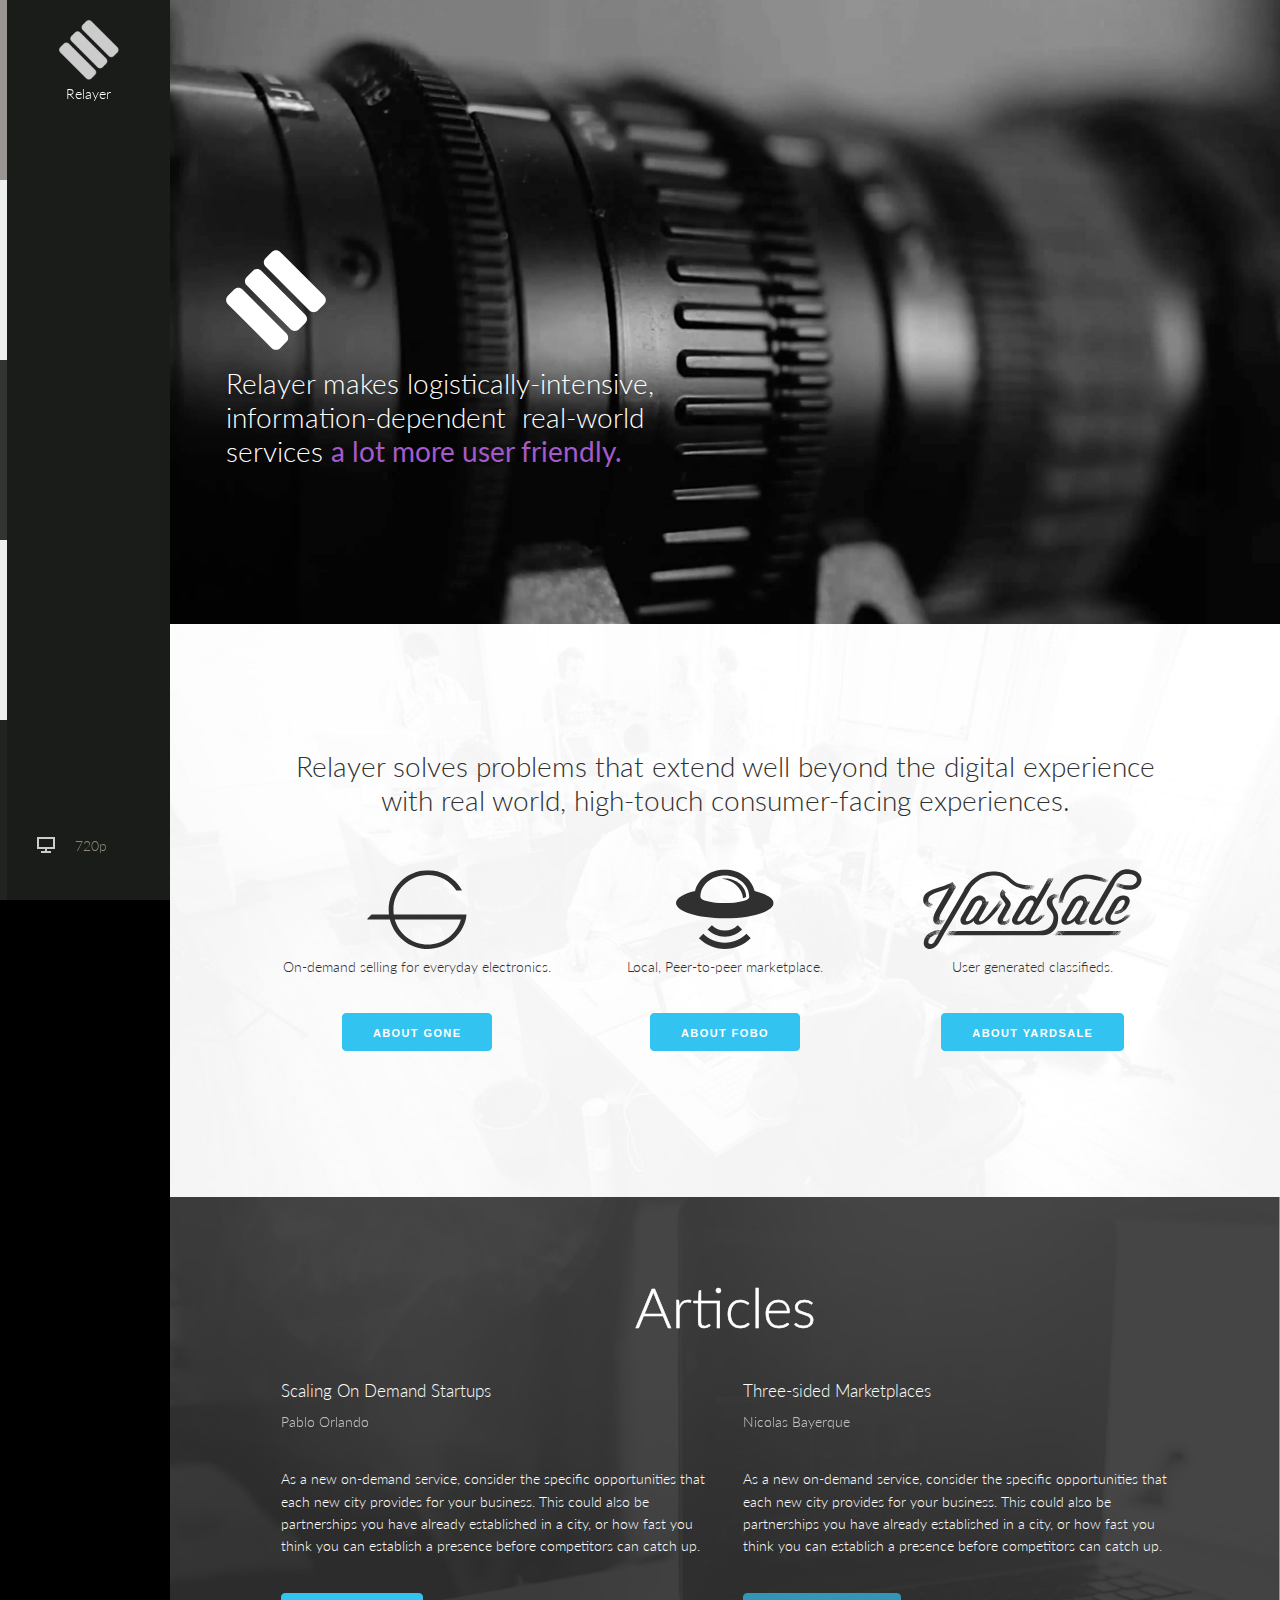
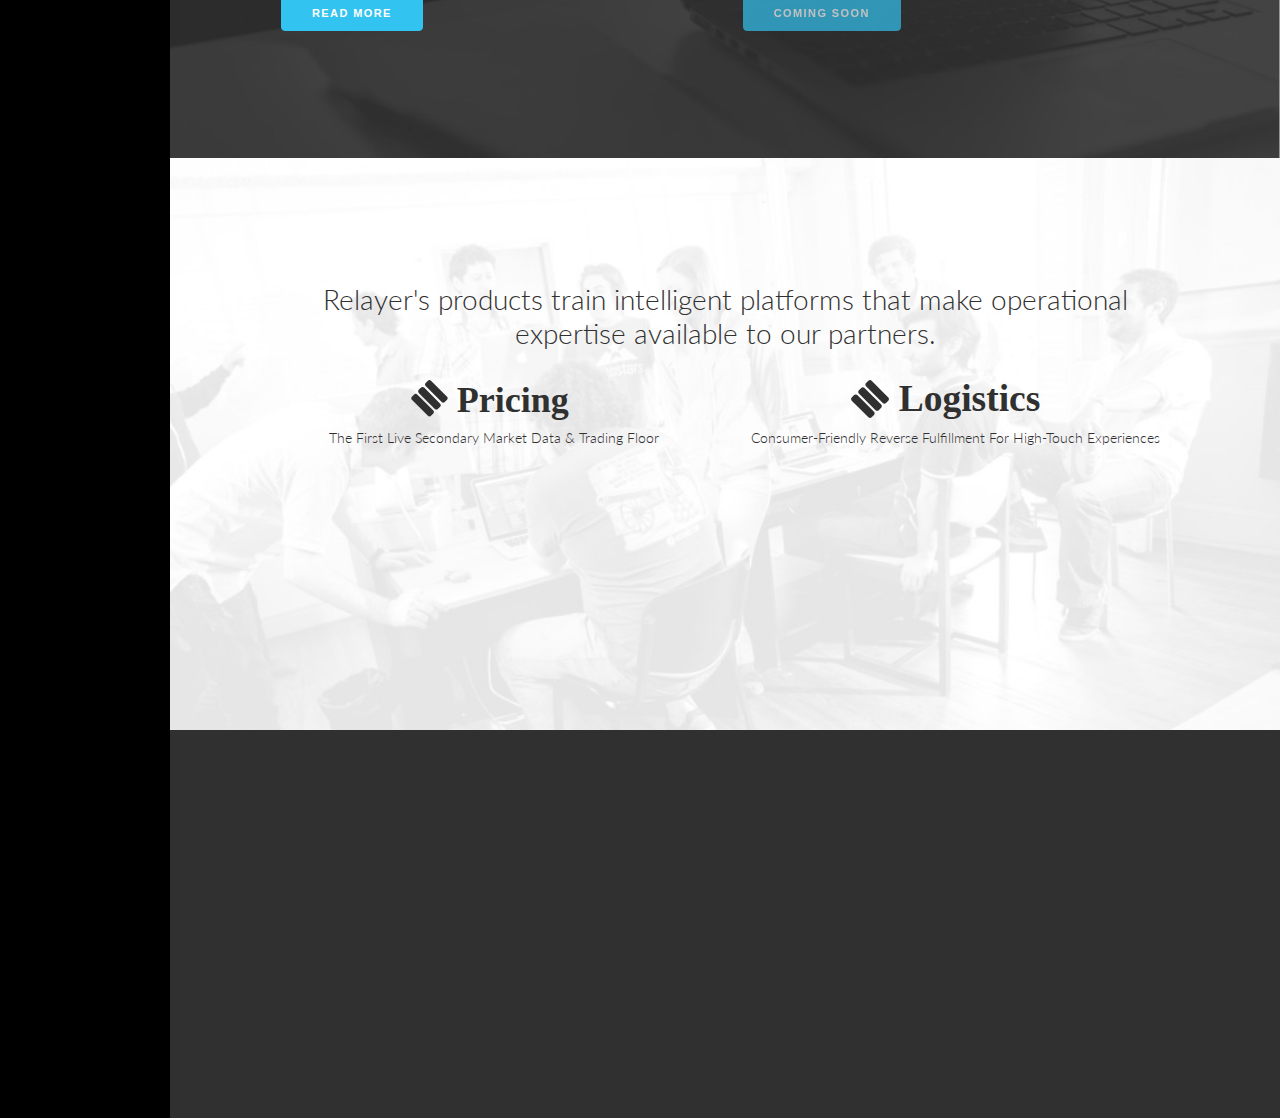
==== index.html @ 7db3dd64 "first commit" ====
<!DOCTYPE html PUBLIC "-//W3C//DTD XHTML 1.0 Strict//EN" "http://www.w3.org/TR/xhtml1/DTD/xhtml1-strict.dtd">
<html xmlns="http://www.w3.org/1999/xhtml">
	<head>
		<meta http-equiv="X-UA-Compatible" content="IE=Edge"/> 
		<meta http-equiv="Content-Type" content="text/html; charset=utf-8" />

		<title>Relayer - Home</title>
		<link href='https://fonts.googleapis.com/css?family=Lato:300,100' rel='stylesheet' type='text/css' />
		<link type="text/css" rel="stylesheet" media="all" href="./global.css" />
		<link rel="apple-touch-icon" sizes="57x57" href="/apple-icon-57x57.png">
		<link rel="apple-touch-icon" sizes="60x60" href=".//favicon/apple-icon-60x60.png">
		<link rel="apple-touch-icon" sizes="72x72" href=".//favicon/apple-icon-72x72.png">
		<link rel="apple-touch-icon" sizes="76x76" href=".//favicon/apple-icon-76x76.png">
		<link rel="apple-touch-icon" sizes="114x114" href=".//favicon/apple-icon-114x114.png">
		<link rel="apple-touch-icon" sizes="120x120" href=".//favicon/apple-icon-120x120.png">
		<link rel="apple-touch-icon" sizes="144x144" href=".//favicon/apple-icon-144x144.png">
		<link rel="apple-touch-icon" sizes="152x152" href=".//favicon/apple-icon-152x152.png">
		<link rel="apple-touch-icon" sizes="180x180" href=".//favicon/apple-icon-180x180.png">
		<link rel="icon" type="image/png" sizes="192x192"  href=".//favicon/android-icon-192x192.png">
		<link rel="icon" type="image/png" sizes="32x32" href=".//favicon/favicon-32x32.png">
		<link rel="icon" type="image/png" sizes="96x96" href=".//favicon/favicon-96x96.png">
		<link rel="icon" type="image/png" sizes="16x16" href=".//favicon/favicon-16x16.png">
		<link rel="manifest" href=".//favicon/manifest.json">
		<meta name="msapplication-TileColor" content="#ffffff">
		<meta name="msapplication-TileImage" content=".//favicon/ms-icon-144x144.png">
		<meta name="theme-color" content="#ffffff">
		<script src="./json.js"></script>
		<script src="https://ajax.googleapis.com/ajax/libs/jquery/1.11.3/jquery.min.js"></script>
		<script src="./cookie.js"></script>
		<script src="./global.js"></script>
	</head>
<body data-resolution="3840 2560 1920 1280 1024 640" data-respath="home/">
	
<ol id="marker">
</ol>

<div id="sidebar">
	<div class="foreground">
		<div id="profile">
			<div class="profile-icon relayer-icon icon"></div>
			<!-- <object data="img/relayer-logo.svg" type="" style="width: 60px;">
				          <img alt="" src="img/relayer-logo.png">
				        </object> -->
		</div>
		<div class="text-center">
			<h1>Relayer</h1>
		</div>

	</div>
	
	<ul id="control">
	<li><a href="#" id="resbutton"><span class="monitor icon"></span><span class="restext"></span></a></li>
	</ul>
			
	<div class="background"></div>
</div>

<div id="resolution">
</div>


<div id="main">
	<div class="slide" style="color: #ffffff; background-color: #242824" data-type="video" data-width="45" data-height="" data-imagewidth="1920" data-imageheight="1080" data-textcolor="#ffffff" data-color1="#070807" data-color2="#242824" data-color3="#384237" data-color4="#585A55" data-color5="#887774" data-color6="#908877" data-color7="#9A9592" data-videoformats="h264 vp8" data-polygon=''> <a name="1" class="internal"></a> <div class="post" style="top: 40%; left: 5%; width: 40%; height: 30%"> <div class="content"> <object data="img/relayer-logo.svg" type="" style="width: 100px;">
				          <img alt="" src="img/relayer-logo.png">
				        </object><h2>Relayer makes logistically-intensive, information-dependent  real-world services <span class="purple"><strong>a lot more user friendly.</strong></span></h2> </div> </div> <img class="image blank" src="//:0" width="1920" height="1080" data-url="products" /> </div> 


				        <div class="slide" style="color: #303030; background-color: #FFFFFF" data-type="image" data-width="" data-height="" data-imagewidth="1024" data-imageheight="528" data-textcolor="#303030" data-color1="#EEEEEE" data-color2="#FFFFFF" data-color3="" data-color4="" data-color5="" data-color6="" data-color7="" data-videoformats="h264 vp8" data-polygon=''> <a name="2" class="internal"></a> 
					        <div class="post" style="top: 20%;"> 
					        	<div class="content"> 
					        		<div class="container centered">
										<div class="row">
											<div class="twelve columns centered add-bottom">
												<h2>Relayer solves problems that extend well beyond the digital experience with real world, high-touch consumer-facing experiences.</h2>
											</div>
										</div>
										<br />
										<div class="row">
											<div class="four columns centered">
												<object data="img/gone-logo.svg" type="" style="height: 80px;">
											        <img alt="" src="img/gone-logo.png">
											    </object>
											    <p>On-demand selling for everyday electronics.</p>
											    <a href="http://thegoneapp.com/" target="_blank"><button class="button-primary">About Gone</button></a>
											</div>
											<div class="four columns centered">
												<object data="img/fobo.svg" type="" style="height: 80px;">
											        <img alt="" src="img/fobo.png">
											    </object>
											    <p>Local, Peer-to-peer marketplace.</p>
											    <a href="./fobo"><button class="button-primary">About FOBO</button></a>
											</div>
											<div class="four columns centered">
												<object data="img/yardsale.svg" type="" style="height: 80px;">
											        <img alt="" src="img/yardsale.png">
											    </object>
											    <p>User generated classifieds.</p>
											    <a href="http://www.wired.com/2012/06/yardsale-app/" target="_blank"><button class="button-primary">About Yardsale</button></a>
											</div>
										</div>
									</div>
					        	</div> 
					        </div> 
				        <img class="image blank" src="//:0" width="1024" height="528" data-url="directory" /> 
				    	</div> 

				    	<div class="slide" style="color: #ffffff; background-color: #444444FF" data-type="image" data-width="" data-height="" data-imagewidth="1280" data-imageheight="647" data-textcolor="#ffffff" data-color1="#333333FF" data-color2="#444444FF" data-color3="#555555FF" data-color4="" data-color5="" data-color6="" data-color7="" data-videoformats="h264 vp8" data-polygon=''> <a name="3" class="internal"></a> 
					    	<div class="post" style="top: 10%;"> 
				    			<div class="content"> 
				    				<div class="container centered">
										<div class="row">
											<div class="twelve columns centered add-bottom">
												<h1>Articles</h1>
											</div>
										</div>
										<div class="row">
											<div class="six columns text-left">
											    <h3>Scaling On Demand Startups</h3>
											    <p><span class="opacity">Pablo Orlando</span></p>
											    <p>As a new on-demand service, consider the specific opportunities that each new city provides for your business. This could also be partnerships you have already established in a city, or how fast you think you can establish a presence before competitors can catch up.</p>
											    <a href="http://readwrite.com/2015/09/04/on-demand-city-expansion" target="_blank"><button class="button-primary">Read More</button></a>
											</div>
											<div class="six columns text-left">
												<h3>Three-sided Marketplaces</h3>
											    <p><span class="opacity">Nicolas Bayerque</span></p>
											    <p>As a new on-demand service, consider the specific opportunities that each new city provides for your business. This could also be partnerships you have already established in a city, or how fast you think you can establish a presence before competitors can catch up.</p>
											    <button class="button-primary opacity">Coming Soon</button>
											</div>
										</div>
									</div>
				    			</div> 
				    		</div> 
					    	<img class="image blank" src="//:0" width="1280" height="647" data-url="links" /> 
					    	</div>


				    	<div class="slide" style="color: #303030; background-color: #FFFFFFFF" data-type="image" data-width="" data-height="" data-imagewidth="1024" data-imageheight="528" data-textcolor="#303030" data-color1="#EEEEEEFF" data-color2="#FFFFFFFF" data-color3="" data-color4="" data-color5="" data-color6="" data-color7="" data-videoformats="h264 vp8" data-polygon=''> <a name="4" class="internal"></a> 
				    		<div class="post" style="top: 20%;"> 
				    			<div class="content"> 
				    				<div class="container centered">
										<div class="row">
											<div class="twelve columns centered add-bottom">
												<h2>Relayer's products train intelligent platforms that make operational expertise available to our partners. </h2>
											</div>
										</div>
										<div class="row">
											<div class="six columns centered">
												<object data="img/relayer-pricing.svg" type="" style="height: 40px;">
											        <img alt="" src="img/relayer-pricing.png">
											    </object>
											    <p>The First Live Secondary Market Data & Trading Floor</p>
											</div>
											<div class="six columns centered">
												<object data="img/relayer-logistics.svg" type="" style="height: 40px;">
											        <img alt="" src="img/relayer-logistics.png">
											    </object>
											    <p>Consumer-Friendly Reverse Fulfillment For High-Touch Experiences</p>
											</div>
										</div>
									</div>
				    			</div> 
				    		</div> 
				    		<img class="image blank" src="//:0" width="1024" height="528" data-url="apis" /> 
				    	</div> 

				    	<div class="slide" style="color: #ffffff; background-color: #333333" data-type="video" data-width="" data-height="" data-imagewidth="2560" data-imageheight="894" data-textcolor="#ffffff" data-color1="#222222" data-color2="#333333" data-color3="#444444" data-color4="#555555" data-color5="#666666" data-color6="#777777" data-color7="" data-videoformats="h264 vp8" data-polygon=''> <a name="5" class="internal"></a> <div class="post" style="top: 70%; left: 20%; width: 60%; height: 30%"> <div class="content"> </div> </div> <img class="image blank" src="//:0" width="2560" height="894" data-url="relayer" /> </div> 
	
	<div id="comments">
	<div id="disqus_thread"></div>
	</div>
	
	<script type="text/javascript">
		var disqus_shortname = '';
		var disqus_identifier = 'home';
		
		if(disqus_shortname){
			(function() {
				var dsq = document.createElement('script'); dsq.type = 'text/javascript'; dsq.async = true;
				dsq.src = '//' + disqus_shortname + '.disqus.com/embed.js';
				(document.getElementsByTagName('head')[0] || document.getElementsByTagName('body')[0]).appendChild(dsq);
			})();
		}
	</script>
</div>

</body>
</html>
---- global.css ----
/*
* Skeleton V2.0.4
* Copyright 2014, Dave Gamache
* www.getskeleton.com
* Free to use under the MIT license.
* http://www.opensource.org/licenses/mit-license.php
* 12/29/2014
*/


/* Table of contents
––––––––––––––––––––––––––––––––––––––––––––––––––
- Grid
- Base Styles
- Typography
- Links
- Buttons
- Forms
- Lists
- Code
- Tables
- Spacing
- Utilities
- Clearing
- Media Queries
*/


/* Grid
–––––––––––––––––––––––––––––––––––––––––––––––––– */
.container {
  position: relative;
  width: 100%;
  max-width: 960px;
  margin: 0 auto;
  padding: 0 20px;
  box-sizing: border-box; }
.column,
.columns {
  width: 100%;
  float: left;
  box-sizing: border-box; }

/* For devices larger than 400px */
@media (min-width: 400px) {
  .container {
    width: 85%;
    padding: 0; }
}

/* For devices larger than 550px */
@media (min-width: 550px) {
  .container {
    width: 80%; }
  .column,
  .columns {
    margin-left: 4%; }
  .column:first-child,
  .columns:first-child {
    margin-left: 0; }

  .one.column,
  .one.columns                    { width: 4.66666666667%; }
  .two.columns                    { width: 13.3333333333%; }
  .three.columns                  { width: 22%;            }
  .four.columns                   { width: 30.6666666667%; }
  .five.columns                   { width: 39.3333333333%; }
  .six.columns                    { width: 48%;            }
  .seven.columns                  { width: 56.6666666667%; }
  .eight.columns                  { width: 65.3333333333%; }
  .nine.columns                   { width: 74.0%;          }
  .ten.columns                    { width: 82.6666666667%; }
  .eleven.columns                 { width: 91.3333333333%; }
  .twelve.columns                 { width: 100%; margin-left: 0; }

  .one-third.column               { width: 30.6666666667%; }
  .two-thirds.column              { width: 65.3333333333%; }

  .one-half.column                { width: 48%; }

  /* Offsets */
  .offset-by-one.column,
  .offset-by-one.columns          { margin-left: 8.66666666667%; }
  .offset-by-two.column,
  .offset-by-two.columns          { margin-left: 17.3333333333%; }
  .offset-by-three.column,
  .offset-by-three.columns        { margin-left: 26%;            }
  .offset-by-four.column,
  .offset-by-four.columns         { margin-left: 34.6666666667%; }
  .offset-by-five.column,
  .offset-by-five.columns         { margin-left: 43.3333333333%; }
  .offset-by-six.column,
  .offset-by-six.columns          { margin-left: 52%;            }
  .offset-by-seven.column,
  .offset-by-seven.columns        { margin-left: 60.6666666667%; }
  .offset-by-eight.column,
  .offset-by-eight.columns        { margin-left: 69.3333333333%; }
  .offset-by-nine.column,
  .offset-by-nine.columns         { margin-left: 78.0%;          }
  .offset-by-ten.column,
  .offset-by-ten.columns          { margin-left: 86.6666666667%; }
  .offset-by-eleven.column,
  .offset-by-eleven.columns       { margin-left: 95.3333333333%; }

  .offset-by-one-third.column,
  .offset-by-one-third.columns    { margin-left: 34.6666666667%; }
  .offset-by-two-thirds.column,
  .offset-by-two-thirds.columns   { margin-left: 69.3333333333%; }

  .offset-by-one-half.column,
  .offset-by-one-half.columns     { margin-left: 52%; }

}
.opacity {
  opacity: .7;
}
.centered {
	text-align: center;
}
.text-left {
  text-align: left;
}
.text-right {
  text-align: right;
}
.add-bottom {
	margin-bottom: 20px;
}
.spacing {
	height: 20px;
}

.purple {
  color: #A45ACC;
}
/* Base Styles
–––––––––––––––––––––––––––––––––––––––––––––––––– */
/* NOTE
html is set to 62.5% so that all the REM measurements throughout Skeleton
are based on 10px sizing. So basically 1.5rem = 15px :) */
html {
  font-size: 62.5%; }
body {
  font-size: 1.5em; /* currently ems cause chrome bug misinterpreting rems on body element */
  line-height: 1.6;
  font-weight: 400;
  font-family: "Raleway", "HelveticaNeue", "Helvetica Neue", Helvetica, Arial, sans-serif;
  color: #222; }


/* Typography
–––––––––––––––––––––––––––––––––––––––––––––––––– */
h1, h2, h3, h4, h5, h6 {
  margin-top: 0;
  margin-bottom: 2rem;
  font-weight: 100; }
h1 { font-size: 4.0rem; line-height: 1.2; }
h2 { font-size: 3.6rem; line-height: 1.25;}
h3 { font-size: 3.0rem; line-height: 1.3; }
h4 { font-size: 2.4rem; line-height: 1.35;}
h5 { font-size: 1.8rem; line-height: 1.5; }
h6 { font-size: 1.5rem; line-height: 1.6; }

/* Larger than phablet */
@media (min-width: 550px) {
  h1 { font-size: 5.0rem; }
  h2 { font-size: 4.2rem; }
  h3 { font-size: 3.6rem; }
  h4 { font-size: 3.0rem; }
  h5 { font-size: 2.4rem; }
  h6 { font-size: 1.5rem; }
}

p {
  margin-top: 0; }


/* Links
–––––––––––––––––––––––––––––––––––––––––––––––––– */
a {
  color: #1EAEDB; }
a:hover {
  color: #0FA0CE; }


/* Buttons
–––––––––––––––––––––––––––––––––––––––––––––––––– */
.button,
button,
input[type="submit"],
input[type="reset"],
input[type="button"] {
  display: inline-block;
  height: 38px;
  padding: 0 30px;
  color: #555;
  text-align: center;
  font-size: 11px;
  font-weight: 600;
  line-height: 38px;
  letter-spacing: .1rem;
  text-transform: uppercase;
  text-decoration: none;
  white-space: nowrap;
  background-color: transparent;
  border-radius: 4px;
  border: 1px solid #bbb;
  cursor: pointer;
  box-sizing: border-box; }
.button:hover,
button:hover,
input[type="submit"]:hover,
input[type="reset"]:hover,
input[type="button"]:hover,
.button:focus,
button:focus,
input[type="submit"]:focus,
input[type="reset"]:focus,
input[type="button"]:focus {
  color: #333;
  border-color: #888;
  outline: 0; }
.button.button-primary,
button.button-primary,
input[type="submit"].button-primary,
input[type="reset"].button-primary,
input[type="button"].button-primary {
  color: #FFF;
  background-color: #33C3F0;
  border-color: #33C3F0; }
.button.button-primary:hover,
button.button-primary:hover,
input[type="submit"].button-primary:hover,
input[type="reset"].button-primary:hover,
input[type="button"].button-primary:hover,
.button.button-primary:focus,
button.button-primary:focus,
input[type="submit"].button-primary:focus,
input[type="reset"].button-primary:focus,
input[type="button"].button-primary:focus {
  color: #FFF;
  background-color: #814D9D;
  border-color: #814D9D; }
.button-white {
  border-color:: #fff;
  color: #fff;
}
.button-white:hover {
  color: #e1e1e1;
  border-color: #e1e1e1;
}

/* Forms
–––––––––––––––––––––––––––––––––––––––––––––––––– */
input[type="email"],
input[type="number"],
input[type="search"],
input[type="text"],
input[type="tel"],
input[type="url"],
input[type="password"],
textarea,
select {
  height: 38px;
  padding: 6px 10px; /* The 6px vertically centers text on FF, ignored by Webkit */
  background-color: #fff;
  border: 1px solid #D1D1D1;
  border-radius: 4px;
  box-shadow: none;
  box-sizing: border-box; }
/* Removes awkward default styles on some inputs for iOS */
input[type="email"],
input[type="number"],
input[type="search"],
input[type="text"],
input[type="tel"],
input[type="url"],
input[type="password"],
textarea {
  -webkit-appearance: none;
     -moz-appearance: none;
          appearance: none; }
textarea {
  min-height: 65px;
  padding-top: 6px;
  padding-bottom: 6px; }
input[type="email"]:focus,
input[type="number"]:focus,
input[type="search"]:focus,
input[type="text"]:focus,
input[type="tel"]:focus,
input[type="url"]:focus,
input[type="password"]:focus,
textarea:focus,
select:focus {
  border: 1px solid #33C3F0;
  outline: 0; }
label,
legend {
  display: block;
  margin-bottom: .5rem;
  font-weight: 600; }
fieldset {
  padding: 0;
  border-width: 0; }
input[type="checkbox"],
input[type="radio"] {
  display: inline; }
label > .label-body {
  display: inline-block;
  margin-left: .5rem;
  font-weight: normal; }


/* Lists
–––––––––––––––––––––––––––––––––––––––––––––––––– */
ul {
  list-style: circle inside; }
ol {
  list-style: decimal inside; }
ol, ul {
  padding-left: 0;
  margin-top: 0; }
ul ul,
ul ol,
ol ol,
ol ul {
  margin: 1.5rem 0 1.5rem 3rem;
  font-size: 90%; }
li {
  margin-bottom: 1rem; }


/* Code
–––––––––––––––––––––––––––––––––––––––––––––––––– */
code {
  padding: .2rem .5rem;
  margin: 0 .2rem;
  font-size: 90%;
  white-space: nowrap;
  background: #F1F1F1;
  border: 1px solid #E1E1E1;
  border-radius: 4px; }
pre > code {
  display: block;
  padding: 1rem 1.5rem;
  white-space: pre; }


/* Tables
–––––––––––––––––––––––––––––––––––––––––––––––––– */
th,
td {
  padding: 12px 15px;
  text-align: left;
  border-bottom: 1px solid #E1E1E1; }
th:first-child,
td:first-child {
  padding-left: 0; }
th:last-child,
td:last-child {
  padding-right: 0; }


/* Spacing
–––––––––––––––––––––––––––––––––––––––––––––––––– */
button,
.button {
  margin-bottom: 1rem; }
input,
textarea,
select,
fieldset {
  margin-bottom: 1.5rem; }
pre,
blockquote,
dl,
figure,
table,
p,
ul,
ol,
form {
  margin-bottom: 2.5rem; }


/* Utilities
–––––––––––––––––––––––––––––––––––––––––––––––––– */
.u-full-width {
  width: 100%;
  box-sizing: border-box; }
.u-max-full-width {
  max-width: 100%;
  box-sizing: border-box; }
.u-pull-right {
  float: right; }
.u-pull-left {
  float: left; }


/* Misc
–––––––––––––––––––––––––––––––––––––––––––––––––– */
hr {
  margin-top: 3rem;
  margin-bottom: 3.5rem;
  border-width: 0;
  border-top: 1px solid #E1E1E1; }


/* Clearing
–––––––––––––––––––––––––––––––––––––––––––––––––– */

/* Self Clearing Goodness */
.container:after,
.row:after,
.u-cf {
  content: "";
  display: table;
  clear: both; }


/* Media Queries
–––––––––––––––––––––––––––––––––––––––––––––––––– */
/*
Note: The best way to structure the use of media queries is to create the queries
near the relevant code. For example, if you wanted to change the styles for buttons
on small devices, paste the mobile query code up in the buttons section and style it
there.
*/


/* Larger than mobile */
@media (min-width: 400px) {}

/* Larger than phablet (also point when grid becomes active) */
@media (min-width: 550px) {}

/* Larger than tablet */
@media (min-width: 750px) {}

/* Larger than desktop */
@media (min-width: 1000px) {}

/* Larger than Desktop HD */
@media (min-width: 1200px) {}

html,body{
margin: 0;
padding: 0;
border: 0;
background-color: #000;
color: #fff;
font: 300 14px/22px 'Lato',helvetica, arial, sans-serif;
width: 100%;
height: 100%;
padding: 0;
}

a{
color: #fff;
text-decoration: none;
-webkit-transition: color 0.2s;
-moz-transition: color 0.2s;
-ms-transition: color 0.2s;
-o-transition: color 0.2s;
transition: color 0.2s;
}

a:hover{
color: #ffffff;
}

a.active, li.active a{
color: #dddddd;
}

a.active:hover, li.active a:hover{
	cursor: default;
	color: inherit;
}

/* marker */
#marker{
	position: fixed;
	left: 0;
	top: 0;
	width: 7px;
	height: 100%;
	margin: 0;
	padding: 0;
	z-index: 13;
}

#marker li{
	display: block;
	list-style: none;
	margin: 0;
	padding: 0;
}

#marker li a{
	display: block;
	width: 100%;
	height: 100%;
	-moz-opacity: 0;
	-webkit-opacity: 0;
	opacity: 0;
	-webkit-transition: opacity 0.3s;
	-moz-transition: opacity 0.3s;
	-ms-transition: opacity 0.3s;
	-o-transition: opacity 0.3s;
	transition: opacity 0.3s;
}

#marker li:hover a, #marker li.active a{
	-moz-opacity: 1;
	-webkit-opacity: 1;
	opacity: 1;
}

/* sidebar */

#sidebar{
position: fixed;
left: 7px;
top: 0;
width: 163px;
height: 100%;
z-index: 10;
-webkit-transition: color 1s;
-moz-transition: color 1s;
-ms-transition: color 1s;
-o-transition: color 1s;
transition: color 1s;
font-size: 14px;
}
.text-center {
	text-align: center;
}
@media (max-width: 800px) {
  #sidebar {
  	display: none;
  }
}
#profile{
width: 100%;
text-align: center;
display: block;
height: 85px;
}
#profile h1 {
	color: #fff;
}
#profile object {
	position: absolute;
	left: 50%;
	margin-left: -30px;
	margin-top: 20px;
}
#profile .profile-icon {
	position: absolute;
	left: 50%;
	margin-left: -30px;
	margin-top: 20px;
	width: 60px;
	height: 60px;
}
.foreground{
position: absolute;
top: 0;
left: 0;
width: 100%;
height: 100%;
z-index: 12;
}

.background{
width: 100%;
height: 100%;
background-color: #000;
-moz-opacity: 0.7;
-webkit-opacity: 0.7;
opacity: 0.7;
position: absolute;
top: 0;
left: 0;
z-index: 11;
-webkit-transition: background-color 1s;
-moz-transition: background-color 1s;
-ms-transition: background-color 1s;
-o-transition: background-color 1s;
transition: background-color 1s;
}

#sidebar h1{
font: 300 14px/18px 'Lato',helvetica, arial, sans-serif;
color: #fff;
}

#nav{
margin: 0;
padding: 20px 10px 0 20px;
float: left;
clear: both;
}

#nav ul{
	margin: 0;
	padding: 0 0 15px 20px;
	display: block;
}

#nav li{
	display: block;
	list-style: none;
	margin: 0;
	padding: 0;
	overflow: hidden;
	line-height: 24px;
}

#nav li.active a{
	border-bottom: 1px solid #666;
}

#nav li a{
	-webkit-transition: all 1s;
	-moz-transition: all 1s;
	-ms-transition: all 1s;
	-o-transition: all 1s;
	transition: all 1s;
}

#nav li .year{
	width: 50px;
	display: inline-block;
}

#control{
	position: absolute;
	bottom: 40px;
	left: 15px;
	z-index: 20;
	list-style: none;
	margin: 0;
	padding: 0;
}

#control li{
	display: block;
	list-style: none;
	margin: 0;
	padding: 0;
	height: 28px;
	line-height: 28px;
	position: relative;
}

.icon{
	display: inline;
	float: left;
	width: 18px;
	height: 16px;
	margin: 5px 20px 0 15px;
	mix-blend-mode: screen;
}


/* only webkit browsers support css masks, we will implement for webkit and browser detect */

.icon.relayer-icon{
	background: transparent url(img/relayer-logo.png) no-repeat;
}

.icon.relayer-icon.webkit{
	background-image: none;
	-webkit-mask-box-image: url(img/relayer-logo_mask.png);
}

.icon.monitor{
	background: transparent url(img/monitor.png) no-repeat;
}

.icon.monitor.webkit{
	background-image: none;
	-webkit-mask-box-image: url(img/monitor_mask.png);
}

.icon.toggle{
	background: transparent url(img/text.png) no-repeat;
}

.icon.toggle.webkit{
	background-image: none;
	-webkit-mask-box-image: url(img/text_mask.png);
}

.icon.comment{
	background: transparent url(img/comment.png) no-repeat;
}

.icon.comment.webkit{
	background-image: none;
	-webkit-mask-box-image: url(img/comment_mask.png);
}


.icon.heart{
	background: transparent url(img/heart.png) no-repeat;
}

.icon.heart.webkit{
	background-image: none;
	-webkit-mask-box-image: url(img/heart_mask.png);
}

.icon.download{
	background: transparent url(img/download.png) no-repeat;
}

.icon.download.webkit{
	background-image: none;
	-webkit-mask-box-image: url(img/download_mask.png);
}

.icon.webkit{
	background-color: #ccc;
}

#share .icon{
width: 26px;
height: 24px;
margin: 7px 10px 0 10px;
background-color: #ddd;
}

.icon.hackernews{
	background: transparent url(img/hackernews.png) no-repeat;
}

.icon.hackernews.webkit{
	background-image: none;
	-webkit-mask-box-image: url(img/hackernews_mask.png);
}

.icon.facebook{
	background: transparent url(img/facebook.png) no-repeat;
}

.icon.facebook.webkit{
	background-image: none;
	-webkit-mask-box-image: url(img/facebook_mask.png);
}

.icon.twitter{
	background: transparent url(img/twitter.png) no-repeat;
}

.icon.twitter.webkit{
	background-image: none;
	-webkit-mask-box-image: url(img/twitter_mask.png);
}

.icon.reddit{
	background: transparent url(img/reddit.png) no-repeat;
}

.icon.reddit.webkit{
	background-image: none;
	-webkit-mask-box-image: url(img/reddit_mask.png);
}

.icon.pinterest{
	background: transparent url(img/pinterest.png) no-repeat;
}

.icon.pinterest.webkit{
	background-image: none;
	-webkit-mask-box-image: url(img/pinterest_mask.png);
}

#textbutton{
cursor: pointer;
}

/* comments */
#comments{
display: none;
}

.close{
	position: absolute;
	top: 0;
	left: 0;
	width: 100%;
	height: 30px;
	background: #222 url(img/close.png) no-repeat;
	background-position: 95% 50%;
}

.close:hover{
	background-color: #444;
}

/* share */
#share, #resolution{
	position: fixed;
	bottom: 0;
	left: 170px;
	z-index: 21;
	height: 100%;
	background-color: #333;
	width: 0;
	overflow: hidden;
	
	-webkit-transition: color 1s, background-color 1s, width 0.5s;
	-moz-transition: color 1s, background-color 1s, width 0.5s;
	-ms-transition: color 1s, background-color 1s, width 0.5s;
	-o-transition: color 1s, background-color 1s, width 0.5s;
	transition: color 1s, background-color 1s, width 0.5s;
	font-size: 14px;
}

#share.active, #resolution.active{
	width: 163px;
}

#share ul, #resolution ul{
	position: absolute;
	bottom: 33px;
	left: 15px;
	width: 155px;
	display: block;
	list-style: none;
	margin: 0;
	padding: 0;
}

#share ul li, #resolution ul li{
	display: block;
	list-style: none;
	margin: 0;
	padding: 0;
	height: 36px;
	line-height: 36px;
	position: relative;
	float: left;
	clear: both;
}

#resolution.active {
width: 120px;
}

#resolution ul{
bottom: 40px;
}

#resolution ul li{
height: 28px;
line-height: 28px;
margin-left: 10px;
}

#resolution ul li.active a{
border-bottom: 1px solid #aaa;
}

/* content */

#main{
margin: 0;
padding: 0 0 0 170px;
/* min-width: 830px; */
min-height: 100%;
overflow: hidden;
z-index: 1;
position: relative;
}
@media (max-width: 800px) {
  #main {
  	padding: 0px;
  }
}

.slide, #comments{
float: left;
margin: 0;
padding: 0;
width: 100%;
height: auto;
clear: both;
overflow: hidden;
position: relative;
}

#comments{
min-height: 400px;
}

.progress{
position: absolute;
z-index: 3;
width: 100%;
height: 6px;
top: 0;
left: 0;
-moz-opacity: 0;
-webkit-opacity: 0;
opacity: 0;
-webkit-transition: opacity 0.5s ease-in;
-moz-transition: opacity 0.5s ease-in;
-ms-transition: opacity 0.5s ease-in;
-o-transition: opacity 0.5s ease-in;
transition: opacity 0.5s ease-in;
}

.progress.active{
-moz-opacity: 1;
-webkit-opacity: 1;
opacity: 1;
}

.bar{
position: absolute;
top: 0;
left: 0;
height: 100%;
background-color: #ddd;
-webkit-transition: width 0.5s ease-in;
-moz-transition: width 0.5s ease-in;
-ms-transition: width 0.5s ease-in;
-o-transition: width 0.5s ease-in;
transition: width 0.5s ease-in;
}

a.internal{
position: absolute;
top: 0;
left: 0;
}

.post{
position: absolute;
top: 0;
left: 0;
width: 100%;
height: 100%;
font: 300 1em/1.6em 'Lato',helvetica, arial, sans-serif;
z-index: 5;
-moz-opacity: 1;
-webkit-opacity: 1;
opacity: 1;
-webkit-transition: opacity 0.5s ease-in;
-moz-transition: opacity 0.5s ease-in;
-ms-transition: opacity 0.5s ease-in;
-o-transition: opacity 0.5s ease-in;
transition: opacity 0.5s ease-in;
}

.post a:hover{
text-decoration: underline;
}

.post.hidden{
-moz-opacity: 0;
-webkit-opacity: 0;
opacity: 0;
}

.post .content{
clear: both;
position: absolute;
width: 100%;
height: 100%;
}

.image{
float: none;
width: 100%;
height: auto;
visibility: hidden;
position: absolute;
top: 0;
left: 0;
z-index: 1;
}

.image.active{
visibility: visible;
}

video.image{
z-index: 2;
}

.post h1, .post h2, .post h3{
display: block;
font: 300 4em 'Lato',helvetica, arial, sans-serif;
margin: 0;
padding: 20px 0 10px 0;
}

.post h1{
-webkit-text-stroke: 0.5px;
}

.post h2{
clear: both;
font-size: 2em;
padding: 10px 0 10px 0;
}

.post h3{
	clear: both;
	font: 300 1.2em 'Lato',helvetica, arial, sans-serif;
	padding: 10px 0 10px 0;
}

.post h1 .sub{
display: block;
margin: 10px 0 0 0;	
font: 300 18px/22px 'Lato',helvetica, arial, sans-serif;
}

.post h2 .sub{
float: left;
width: 16px;
height: 16px;
background: transparent url(img/comment.png) no-repeat;
margin: 10px 10px 0 0;
}

.post .pagenav{
float: left;
margin: 30px 0 0 0;
padding: 0;
overflow: hidden;
clear: both;
}

.post .pagenav li{
float: left;
list-style: none;
margin: 0 12px 0 0;
width: 25px;
height: 26px;
border: 1px solid #fff;
-webkit-border-radius: 25px;
-moz-border-radius: 25px;
border-radius: 25px;
text-align: center;
line-height: 25px;
cursor: pointer;
font-size: 14px;
-webkit-transition: background-color 0.2s;
-moz-transition: background-color 0.2s;
-ms-transition: background-color 0.2s;
-o-transition: background-color 0.2s;
transition: background-color 0.2s;
}

.post .pagenav li:hover{
background-color: #ed5a2d;
border-color: #ed5a2d;
}

.post .pagenav li.active{
background-color: #fff;
color: #333;
border-color: #fff;
cursor: default;
}

/* bottom nav */
.prev, .next{
width: 50%;
float: left;
}

.prev a, .next a{
display: block;
min-height: 100px;
font: 300 48px 'Lato',helvetica, arial, sans-serif;
-webkit-transition: all 0.5s;
-moz-transition: all 0.5s;
-ms-transition: all 0.5s;
-o-transition: all 0.5s;
transition: all 0.5s;
}

.prev a{
padding: 30px 0 30px 120px;
background: transparent url(img/prev.png) no-repeat;
background-position: 50px 42px;
}

.next a{
padding: 30px 120px 30px 0;
background: transparent url(img/next.png) no-repeat;
background-position: 100% 42px;
}

.next a{
text-align: right;
}

.final.slide a .text{
-webkit-text-stroke: 0.5px;
}

.final.slide a .sub{
display: block;
font-size: 20px;
}

.prev a:hover, .next a:hover{
background-color: #222;
}

/* polygon */
.polygon{
white-space: nowrap;
}

.filler{
display: inline-block;
height: 10px;
min-width: 1px;
}
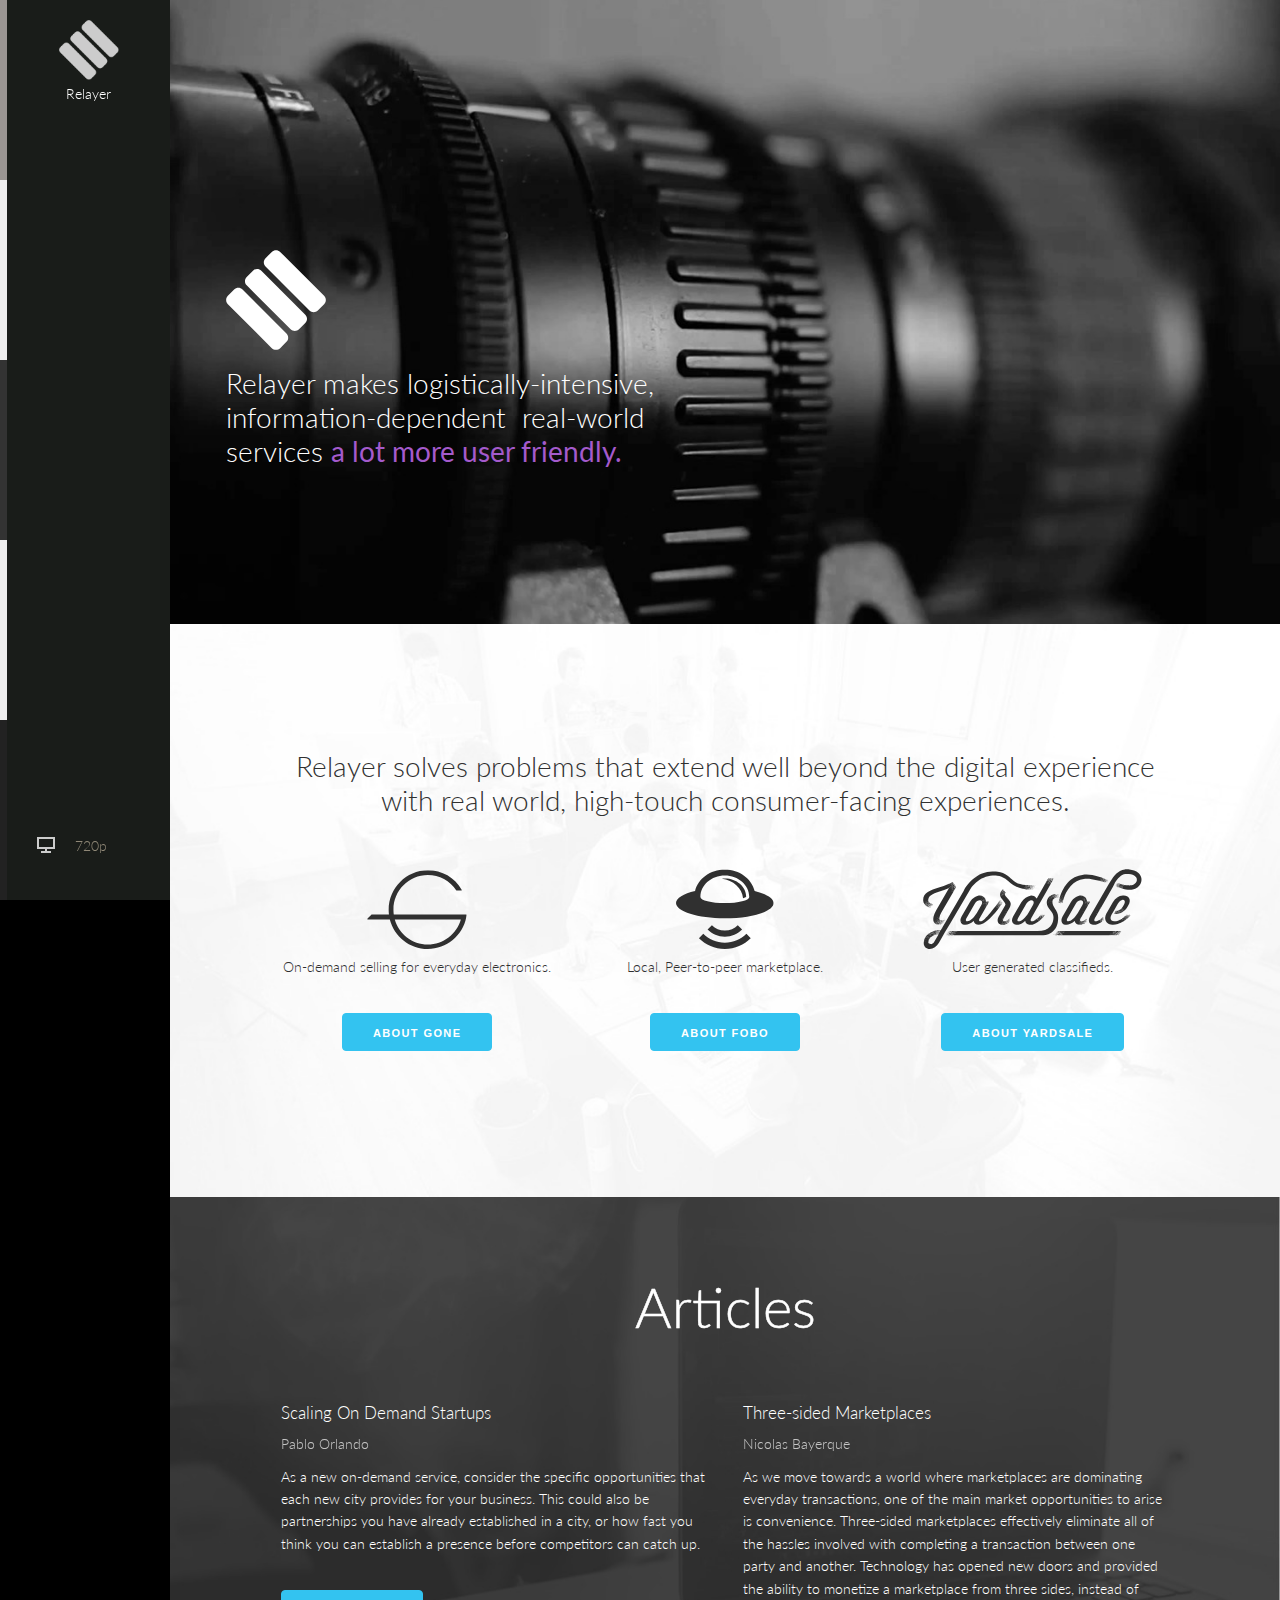
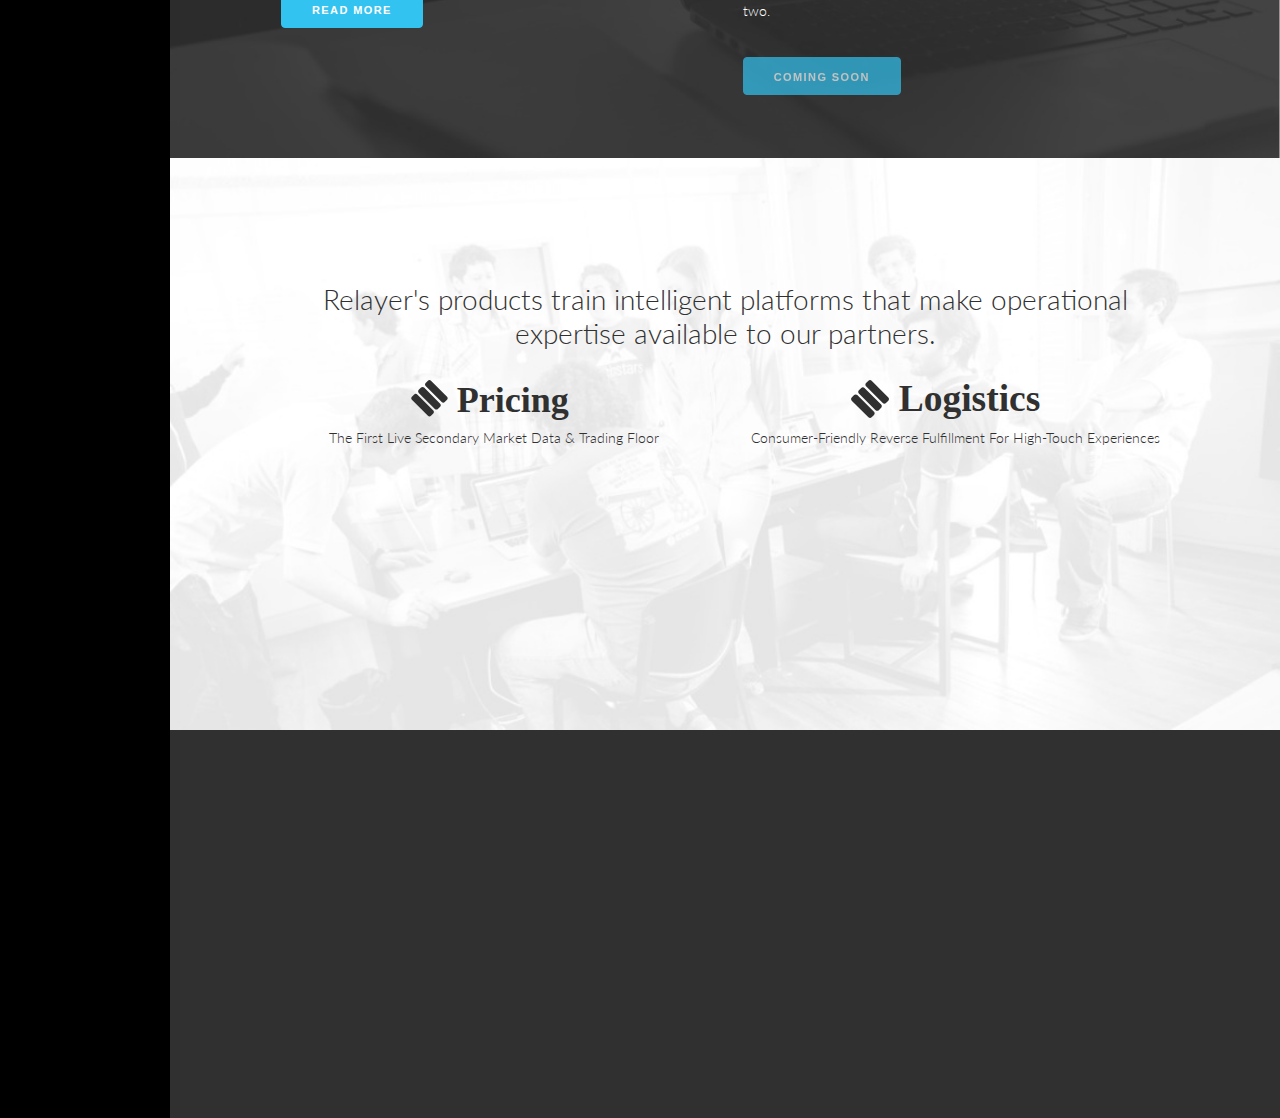
==== commit a515e552: "oops" ====
--- a/index.html
+++ b/index.html
@@ -111,20 +111,20 @@
 				    				<div class="container centered">
 										<div class="row">
 											<div class="twelve columns centered add-bottom">
-												<h1>Articles</h1>
+												<h1 class="add-bottom">Articles</h1><br />
 											</div>
 										</div>
 										<div class="row">
 											<div class="six columns text-left">
 											    <h3>Scaling On Demand Startups</h3>
-											    <p><span class="opacity">Pablo Orlando</span></p>
+											    <p class="reduce-bottom"><span class="opacity">Pablo Orlando</span></p>
 											    <p>As a new on-demand service, consider the specific opportunities that each new city provides for your business. This could also be partnerships you have already established in a city, or how fast you think you can establish a presence before competitors can catch up.</p>
 											    <a href="http://readwrite.com/2015/09/04/on-demand-city-expansion" target="_blank"><button class="button-primary">Read More</button></a>
 											</div>
 											<div class="six columns text-left">
 												<h3>Three-sided Marketplaces</h3>
-											    <p><span class="opacity">Nicolas Bayerque</span></p>
-											    <p>As a new on-demand service, consider the specific opportunities that each new city provides for your business. This could also be partnerships you have already established in a city, or how fast you think you can establish a presence before competitors can catch up.</p>
+											    <p class="reduce-bottom"><span class="opacity">Nicolas Bayerque</span></p>
+											    <p>As we move towards a world where marketplaces are dominating everyday transactions, one of the main market opportunities to arise is convenience. Three-sided marketplaces effectively eliminate all of the hassles involved with completing a transaction between one party and another. Technology has opened new doors and provided the ability to monetize a marketplace from three sides, instead of two.</p>
 											    <button class="button-primary opacity">Coming Soon</button>
 											</div>
 										</div>
--- a/global.css
+++ b/global.css
@@ -125,6 +125,9 @@
 }
 .add-bottom {
 	margin-bottom: 20px;
+}
+.reduce-bottom {
+  margin-bottom: 10px;
 }
 .spacing {
 	height: 20px;
@@ -871,7 +874,7 @@
 #main{
 margin: 0;
 padding: 0 0 0 170px;
-/* min-width: 830px; */
+min-width: 800px;
 min-height: 100%;
 overflow: hidden;
 z-index: 1;
